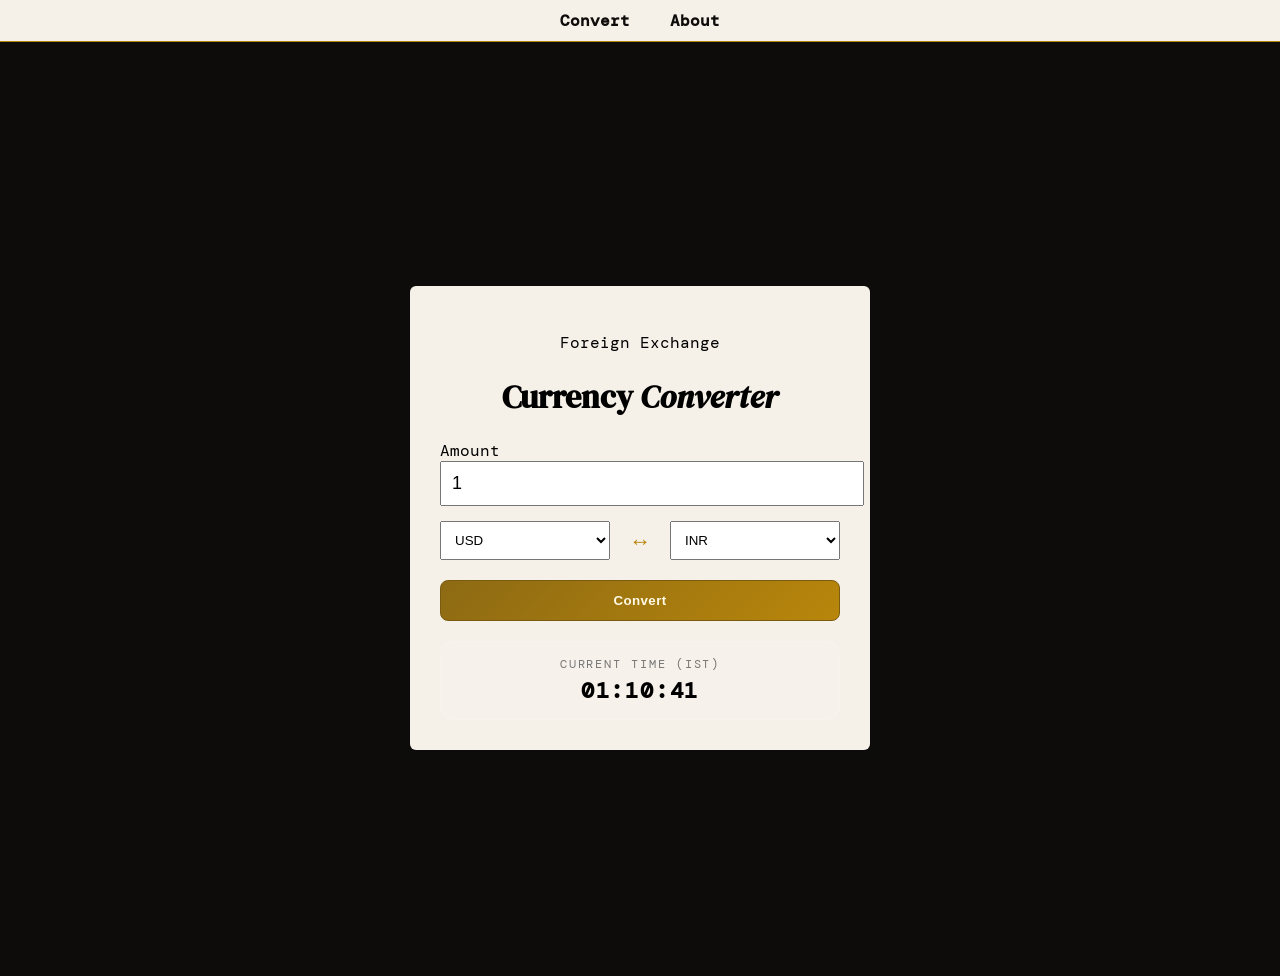
==== index.html @ f38065ad "Add files via upload" ====
<!DOCTYPE html>
<html lang="en">
<head>
  <meta charset="UTF-8" />
  <meta name="viewport" content="width=device-width, initial-scale=1.0"/>
  <title>FX — Currency Converter</title>

  <!-- Fonts -->
  <link rel="preconnect" href="https://fonts.googleapis.com">
  <link rel="preconnect" href="https://fonts.gstatic.com" crossorigin>
  <link href="https://fonts.googleapis.com/css2?family=DM+Serif+Display&family=DM+Mono&display=swap" rel="stylesheet">

  <!-- CSS -->
  <link rel="stylesheet" href="index.css">
</head>

<body>

<nav>
  <a href="index.html">Convert</a>
  <a href="about.html">About</a>
</nav>

<div class="card">

  <div class="header">
    <p class="header-eyebrow">Foreign Exchange</p>
    <h1>Currency <em>Converter</em></h1>
  </div>

  <!-- Amount -->
  <label>Amount</label>
  <input type="number" id="amount" value="1" step="0.01">

  <!-- Dropdowns -->
  <div class="selectors">
    <select id="fromCurrency"></select>
    <div class="exchange-symbol">↔</div>
    <select id="toCurrency"></select>
  </div>

  <!-- Button -->
  <button id="convert-btn" onclick="convert()">Convert</button>

  <!-- Result -->
  <div id="result"></div>
  <div class="time-block">
    <p class="time-label">Current Time (IST)</p>
    <p id="current-time">--:--:--</p>
  </div>

</div>

<div id="popup-overlay" class="hidden">
  <div class="popup">
    <h2 id="popup-title">Notice</h2>
    <p id="popup-message"></p>
    <button id="popup-close">OK</button>
  </div>
</div>

<!-- JS -->
<script src="index.js"></script>
</body>
</html>
---- index.css ----
body {
  font-family: 'DM Mono', monospace;
  background: #0e0c0a;
  display: flex;
  flex-direction: column;
  justify-content: center;
  align-items: center;
  height: 100vh;
  padding-top: 60px; /* Space for nav */
}

nav {
  position: fixed;
  top: 0;
  left: 0;
  right: 0;
  background: #f5f0e8;
  padding: 10px;
  text-align: center;
  border-bottom: 1px solid #b8860b;
}

nav a {
  margin: 0 15px;
  text-decoration: none;
  color: #0e0c0a;
  font-weight: bold;
}

nav a:hover {
  color: #b8860b;
}

.card {
  background: #f5f0e8;
  padding: 30px;
  width: 400px;
  border-radius: 6px;
}

.header {
  text-align: center;
  margin-bottom: 20px;
}

.header h1 {
  font-family: 'DM Serif Display', serif;
}

input {
  width: 100%;
  padding: 10px;
  font-size: 18px;
  margin-bottom: 15px;
}

.selectors {
  display: flex;
  gap: 10px;
  margin-bottom: 20px;
}

select {
  flex: 1;
  padding: 10px;
}

.exchange-symbol {
  display: flex;
  align-items: center;
  justify-content: center;
  width: 40px;
  font-size: 22px;
  color: #b8860b;
}

#convert-btn {
  width: 100%;
  padding: 12px;
  background: linear-gradient(135deg, #8d6a13, #b8860b);
  color: #fff9e6;
  border: 1px solid #7a5b0f;
  border-radius: 8px;
  cursor: pointer;
  font-weight: 700;
  letter-spacing: 0.03em;
  transition: transform 0.15s ease, box-shadow 0.15s ease;
}

#convert-btn:hover {
  transform: translateY(-1px);
  box-shadow: 0 10px 24px rgba(184, 134, 11, 0.25);
}

#result {
  margin-top: 20px;
  text-align: center;
  font-size: 20px;
}

#popup-overlay {
  position: fixed;
  inset: 0;
  background: rgba(0, 0, 0, 0.7);
  display: flex;
  align-items: center;
  justify-content: center;
  z-index: 1000;
}

#popup-overlay.hidden {
  display: none;
}

.popup {
  width: min(90%, 360px);
  background: #131213;
  padding: 26px 24px;
  border-radius: 20px;
  border: 1px solid rgba(184, 134, 11, 0.22);
  box-shadow: 0 24px 60px rgba(0, 0, 0, 0.35);
  text-align: center;
}

.popup h2 {
  margin: 0 0 14px;
  font-size: 24px;
  color: #f1c40f;
}

.popup p {
  margin: 0 0 24px;
  color: #e7e2d8;
  line-height: 1.5;
}

#popup-close {
  padding: 12px 20px;
  background: linear-gradient(135deg, #8d6a13, #b8860b);
  border: none;
  color: #fff;
  font-weight: 700;
  border-radius: 12px;
  cursor: pointer;
}

#popup-close:hover {
  filter: brightness(1.05);
}

.time-block {
  margin-top: 18px;
  padding: 14px 18px;
  border-radius: 14px;
  background: rgba(255, 255, 255, 0.12);
  border: 1px solid rgba(255, 255, 255, 0.14);
  text-align: center;
}

.time-label {
  margin: 0 0 4px;
  font-size: 12px;
  letter-spacing: 0.16em;
  text-transform: uppercase;
  color: #777;
}

#current-time {
  margin: 0;
  font-size: 22px;
  font-weight: 700;
  letter-spacing: 0.08em;
}
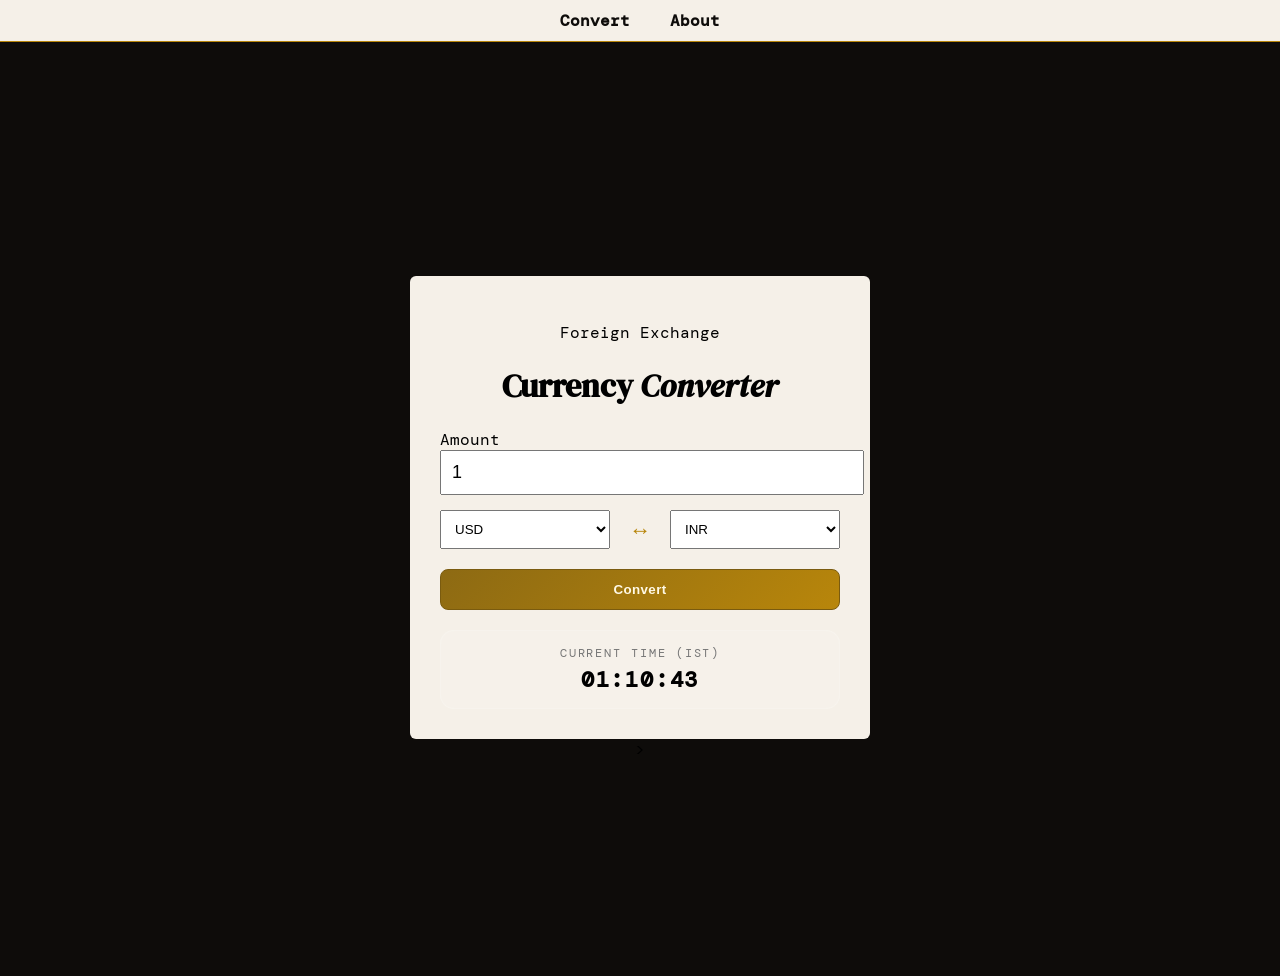
==== commit 154a7d9e: "Fix HTML encoding issues in index.html" ====
--- a/index.html
+++ b/index.html
@@ -62,4 +62,4 @@
 <!-- JS -->
 <script src="index.js"></script>
 </body>
-</html>+</html>>
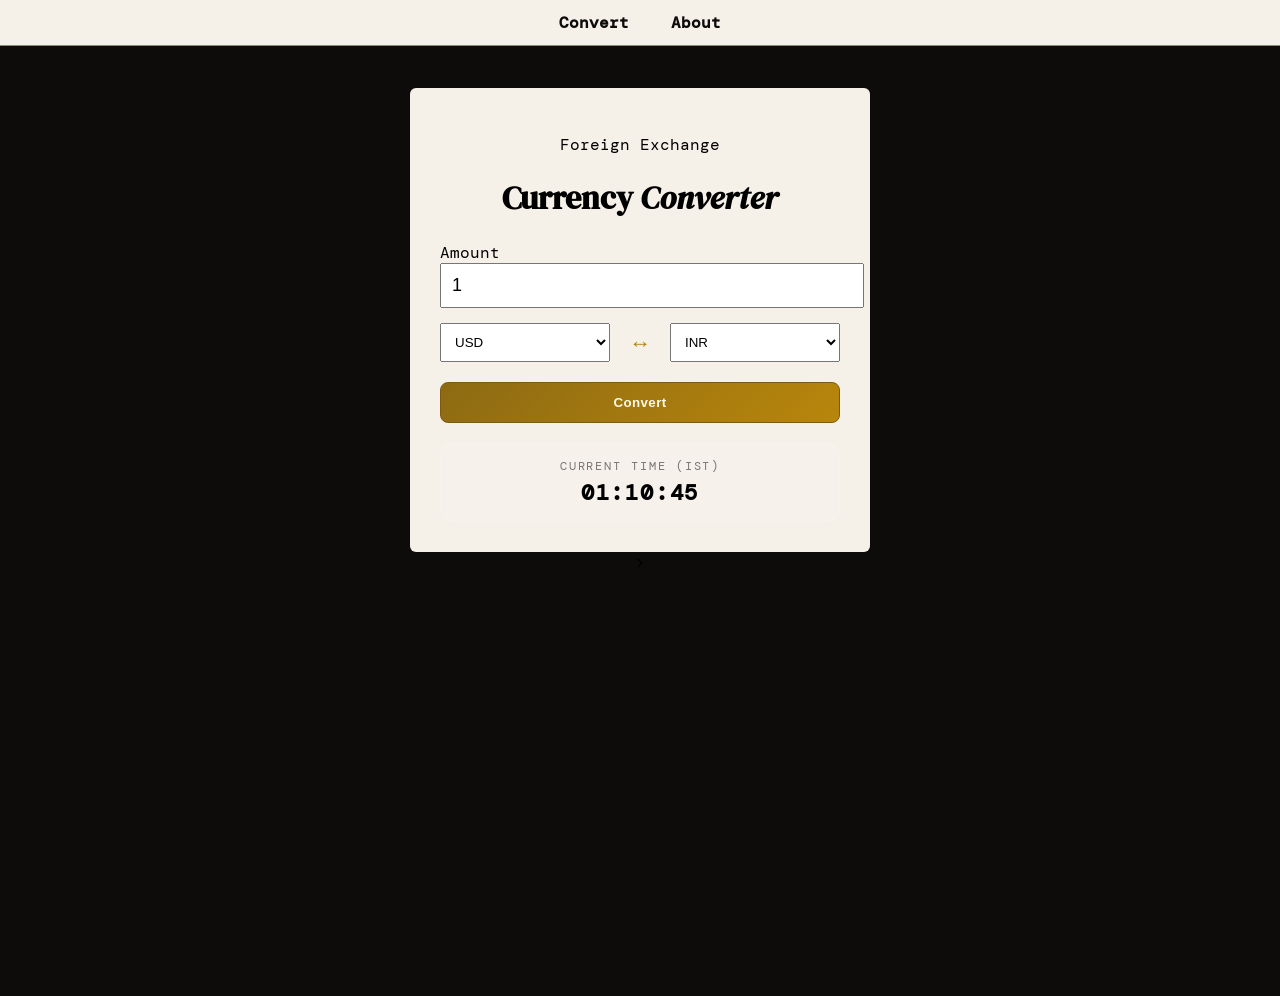
==== commit 0d480a82: "Add files via upload" ====
--- a/index.html
+++ b/index.html
@@ -62,4 +62,4 @@
 <!-- JS -->
 <script src="index.js"></script>
 </body>
-</html>>
+</html>>
--- a/index.css
+++ b/index.css
@@ -3,10 +3,10 @@
   background: #0e0c0a;
   display: flex;
   flex-direction: column;
-  justify-content: center;
+  justify-content: flex-start;
   align-items: center;
-  height: 100vh;
-  padding-top: 60px; /* Space for nav */
+  min-height: 100vh;
+  padding-top: 80px;
 }
 
 nav {
@@ -15,20 +15,167 @@
   left: 0;
   right: 0;
   background: #f5f0e8;
-  padding: 10px;
+  padding: 12px 0;
   text-align: center;
   border-bottom: 1px solid #b8860b;
+  z-index: 100;
 }
 
 nav a {
-  margin: 0 15px;
+  margin: 0 16px;
   text-decoration: none;
   color: #0e0c0a;
-  font-weight: bold;
+  font-weight: 700;
 }
 
 nav a:hover {
   color: #b8860b;
+}
+
+.about-page {
+  width: min(100%, 980px);
+  max-width: 980px;
+  margin: 0 auto;
+  padding: 40px 24px 80px;
+}
+
+.about-card {
+  background: rgba(245, 240, 232, 0.95);
+  padding: 36px;
+  border-radius: 28px;
+  box-shadow: 0 28px 70px rgba(0, 0, 0, 0.18);
+  border: 1px solid rgba(184, 134, 11, 0.18);
+}
+
+.page-header {
+  text-align: center;
+  max-width: 720px;
+  margin: 0 auto 34px;
+}
+
+.page-header h1 {
+  font-family: 'DM Serif Display', serif;
+  margin: 10px 0 12px;
+  font-size: clamp(2rem, 3vw, 3.25rem);
+}
+
+.intro-text {
+  margin: 0 auto;
+  max-width: 650px;
+  color: #48443d;
+  line-height: 1.8;
+}
+
+.profile-card {
+  display: grid;
+  grid-template-columns: minmax(220px, 260px) 1fr;
+  gap: 28px;
+  align-items: center;
+  margin-bottom: 36px;
+}
+
+.profile-image {
+  width: 100%;
+  aspect-ratio: 1 / 1;
+  object-fit: cover;
+  border-radius: 24px;
+  border: 1px solid rgba(184, 134, 11, 0.18);
+  box-shadow: 0 20px 40px rgba(0, 0, 0, 0.12);
+}
+
+.profile-details h2,
+.team-section h2 {
+  margin: 0 0 10px;
+  color: #3d362f;
+  font-size: 1.25rem;
+  letter-spacing: 0.03em;
+}
+
+.profile-details h3,
+.member-card h3 {
+  margin: 0;
+  font-size: 1.65rem;
+  font-family: 'DM Serif Display', serif;
+  color: #1d1b18;
+}
+
+.role,
+.bio-text,
+.member-card p {
+  color: #4f4a44;
+  line-height: 1.75;
+  margin: 12px 0 0;
+}
+
+.bio-text {
+  margin-top: 18px;
+}
+
+.profile-links,
+.member-links {
+  display: flex;
+  flex-wrap: wrap;
+  gap: 12px;
+  margin-top: 22px;
+}
+
+.profile-links a,
+.member-links a {
+  color: #0e0c0a;
+  text-decoration: none;
+  padding: 10px 16px;
+  background: rgba(184, 134, 11, 0.1);
+  border-radius: 999px;
+  font-weight: 700;
+  transition: background 0.2s ease, transform 0.2s ease;
+}
+
+.profile-links a:hover,
+.member-links a:hover {
+  background: rgba(184, 134, 11, 0.18);
+  transform: translateY(-1px);
+}
+
+.team-section {
+  margin-top: 16px;
+}
+
+.team-grid {
+  display: grid;
+  grid-template-columns: repeat(2, minmax(0, 1fr));
+  gap: 20px;
+  margin-top: 20px;
+}
+
+.member-card {
+  background: #fff;
+  border-radius: 20px;
+  padding: 22px;
+  border: 1px solid rgba(14, 12, 10, 0.08);
+  box-shadow: 0 18px 32px rgba(14, 12, 10, 0.07);
+}
+
+.member-card h3 {
+  margin-bottom: 8px;
+}
+
+.member-card p {
+  margin-bottom: 18px;
+}
+
+@media (max-width: 760px) {
+  body {
+    padding-top: 100px;
+  }
+
+  .about-page {
+    padding: 24px 16px 60px;
+  }
+
+  .profile-card,
+  .team-grid {
+    grid-template-columns: 1fr;
+  }
 }
 
 .card {
